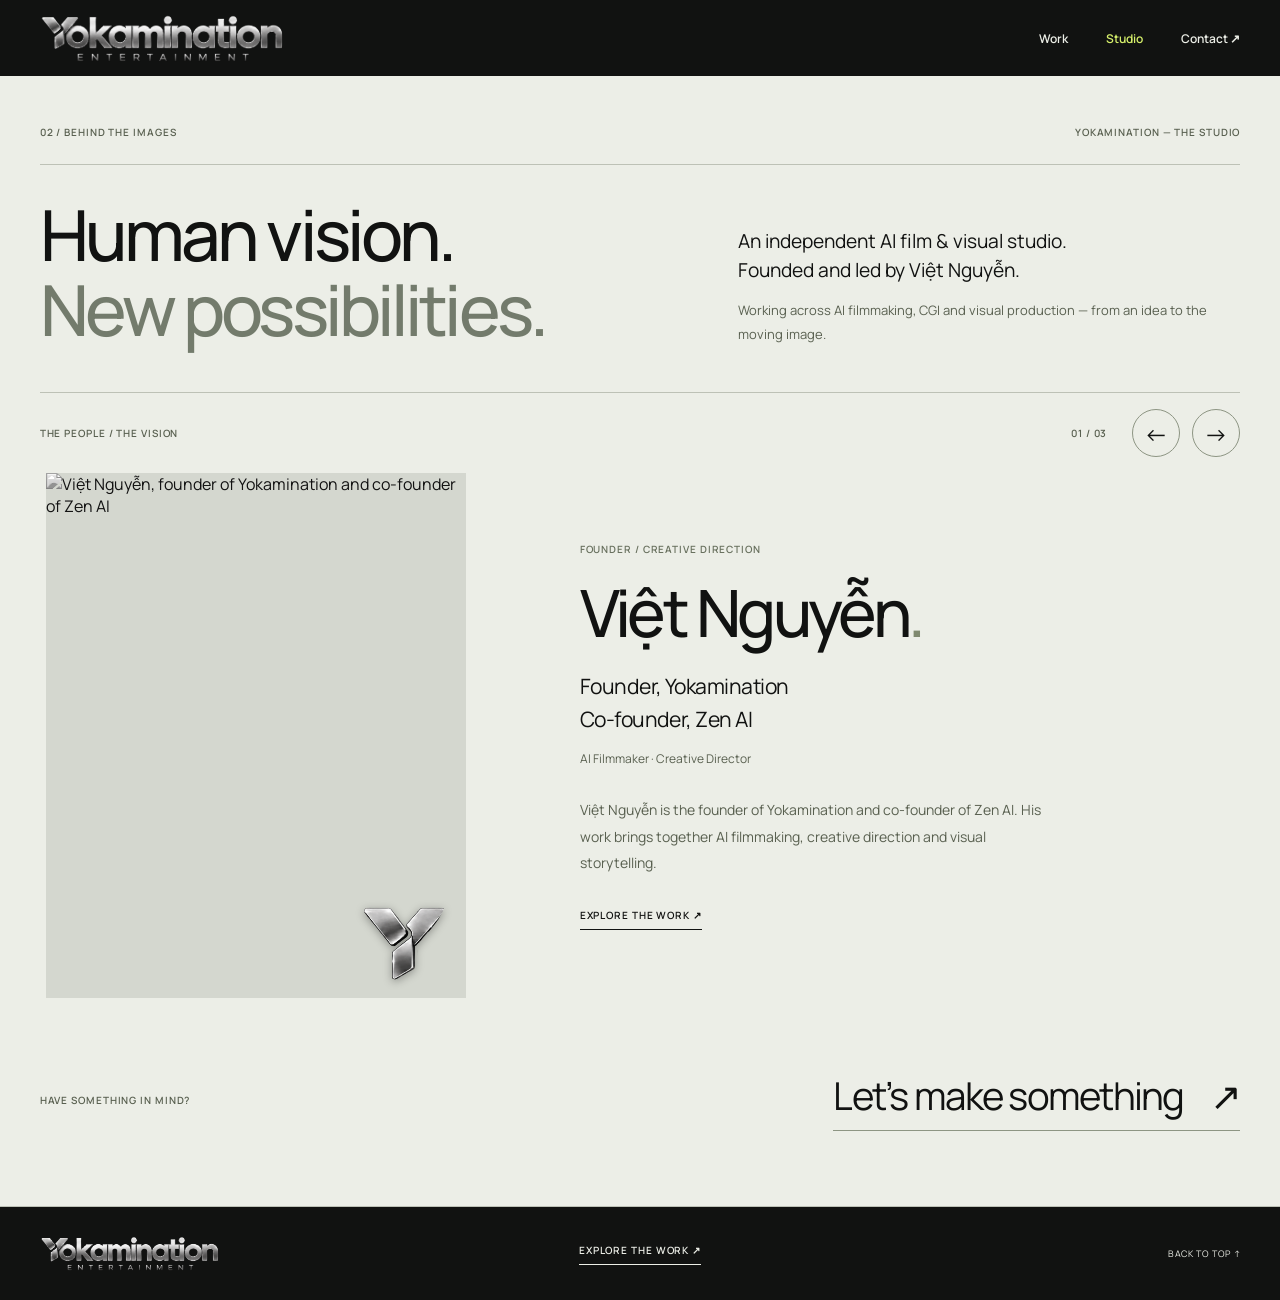
==== studio.html @ acb7c869 "Publish expanded AI film catalogue and dedicated Studio page" ====
<!doctype html>
<html lang="en">
<head>
<meta charset="utf-8"><meta name="viewport" content="width=device-width,initial-scale=1">
<title>Studio — Yokamination</title>
<meta name="description" content="Meet the people behind Yokamination: Việt Nguyễn, founder of Yokamination and co-founder of Zen AI, Thiện Phước and Anh Tuấn.">
<link rel="icon" type="image/png" href="assets/yokamination-silver-transparent.png">
<link rel="preload" as="image" href="assets/viet-nguyen-face.png">
<link rel="stylesheet" href="studio.css?v=12"><link rel="stylesheet" href="studio-page.css?v=1">
<script src="studio-page.js?v=1" defer></script>
</head>
<body class="studio-page">
<svg width="0" height="0" aria-hidden="true" focusable="false" style="position:absolute"><defs><filter id="silver-edge" color-interpolation-filters="sRGB"><feMorphology in="SourceAlpha" operator="erode" radius="1.2" result="edge"/><feGaussianBlur in="edge" stdDeviation=".35" result="smooth"/><feComposite in="SourceGraphic" in2="smooth" operator="in"/></filter><clipPath id="portrait-y-crop"><polygon points="20,155 370,155 326,235 300,270 272,300 244,335 240,480 123,480 123,345 20,345"/></clipPath><symbol id="portrait-silver-y" viewBox="20 155 350 325"><image href="assets/yokamination-silver-transparent.png" width="2172" height="724" clip-path="url(#portrait-y-crop)" filter="url(#silver-edge)"/></symbol></defs></svg>
<a class="skip" href="#studio-main">Skip to the studio</a>
<header class="site-header">
<a class="logo brand-lockup" href="index.html#home" aria-label="Yokamination home"><svg viewBox="20 155 2130 439" role="img" aria-label="Yokamination Entertainment"><image href="assets/yokamination-silver-transparent.png" width="2172" height="724" filter="url(#silver-edge)"/></svg></a>
<nav aria-label="Main navigation"><a href="index.html#work">Work</a><a href="studio.html" aria-current="page">Studio</a><a href="index.html#connect">Contact ↗</a></nav>
</header>
<main id="studio-main">
<section class="studio-intro" aria-labelledby="studio-heading">
<div class="studio-kicker"><span class="eyebrow">02 / BEHIND THE IMAGES</span><span class="eyebrow">YOKAMINATION — THE STUDIO</span></div>
<div class="studio-intro-grid"><h1 id="studio-heading">Human vision.<br><span>New possibilities.</span></h1><div><p class="studio-lead">An independent AI film & visual studio.<br>Founded and led by Việt Nguyễn.</p><p>Working across AI filmmaking, CGI and visual production — from an idea to the moving image.</p></div></div>
</section>
<section class="people-carousel" data-team-carousel tabindex="0" aria-roledescription="carousel" aria-label="The people behind Yokamination">
<div class="people-heading"><h2 class="eyebrow">THE PEOPLE / THE VISION</h2><div class="people-controls"><p class="eyebrow" data-team-count>01 / 03</p><div class="people-arrows" role="group" aria-label="Team navigation"><button type="button" data-team-prev aria-label="Previous person"><span aria-hidden="true">←</span></button><button type="button" data-team-next aria-label="Next person"><span aria-hidden="true">→</span></button></div></div></div>
<div class="people-slides">
<article class="person-slide" id="person-viet" data-team-slide data-name="Việt Nguyễn" aria-labelledby="name-viet">
<div class="person-portrait portrait-frame"><img src="assets/viet-nguyen-face.png" alt="Việt Nguyễn, founder of Yokamination and co-founder of Zen AI" width="800" height="1000" fetchpriority="high"><svg class="portrait-mark" viewBox="20 155 350 325" aria-hidden="true" focusable="false"><use href="#portrait-silver-y" x="20" y="155" width="350" height="325"/></svg></div>
<div class="person-profile"><p class="eyebrow person-kicker">FOUNDER / CREATIVE DIRECTION</p><h2 id="name-viet">Việt Nguyễn<span>.</span></h2><p class="person-role">Founder, Yokamination<br>Co-founder, Zen AI</p><p class="person-discipline">AI Filmmaker · Creative Director</p><p class="person-bio">Việt Nguyễn is the founder of Yokamination and co-founder of Zen AI. His work brings together AI filmmaking, creative direction and visual storytelling.</p><a class="text-link" href="index.html#work">EXPLORE THE WORK ↗</a></div>
</article>
<article class="person-slide team-member--phuoc" id="person-phuoc" data-team-slide data-name="Thiện Phước" aria-labelledby="name-phuoc" hidden>
<div class="person-portrait portrait-frame"><img src="assets/thien-phuoc-portrait.png" alt="Thiện Phước, Art Director and 3D Generalist" width="800" height="1000" loading="lazy"><svg class="portrait-mark" viewBox="20 155 350 325" aria-hidden="true" focusable="false"><use href="#portrait-silver-y" x="20" y="155" width="350" height="325"/></svg></div>
<div class="person-profile"><p class="eyebrow person-kicker">ART DIRECTION / 3D</p><h2 id="name-phuoc">Thiện Phước<span>.</span></h2><p class="person-role">Art Director · 3D Generalist</p><p class="person-discipline">Yokamination</p><p class="person-bio">Art direction and 3D production, shaping the look and feel of Yokamination’s visual projects.</p><a class="text-link" href="index.html#work">EXPLORE THE WORK ↗</a></div>
</article>
<article class="person-slide" id="person-tuan" data-team-slide data-name="Anh Tuấn" aria-labelledby="name-tuan" hidden>
<div class="person-portrait portrait-frame"><img src="assets/anh-tuan-portrait.png" alt="Anh Tuấn, AI Film and Visual Production" width="800" height="1000" loading="lazy"><svg class="portrait-mark" viewBox="20 155 350 325" aria-hidden="true" focusable="false"><use href="#portrait-silver-y" x="20" y="155" width="350" height="325"/></svg></div>
<div class="person-profile"><p class="eyebrow person-kicker">AI FILM / VISUAL PRODUCTION</p><h2 id="name-tuan">Anh Tuấn<span>.</span></h2><p class="person-role">AI Film · Visual Production</p><p class="person-discipline">Yokamination</p><p class="person-bio">AI filmmaking and visual production, developing moving images for the Yokamination collection.</p><a class="text-link" href="index.html#work">EXPLORE THE WORK ↗</a></div>
</article>
</div>
<p class="sr-only" data-team-status role="status" aria-live="polite" aria-atomic="true">Việt Nguyễn, 1 of 3</p>
</section>
<section class="studio-invitation"><p class="eyebrow">HAVE SOMETHING IN MIND?</p><a href="mailto:yokamination@gmail.com">Let’s make something <span aria-hidden="true">↗</span></a></section>
</main>
<footer class="site-footer">
<a class="logo brand-lockup" href="index.html#home" aria-label="Yokamination home"><svg viewBox="20 155 2130 439" role="img" aria-label="Yokamination Entertainment"><image href="assets/yokamination-silver-transparent.png" width="2172" height="724" filter="url(#silver-edge)"/></svg></a>
<a class="text-link" href="index.html#work">EXPLORE THE WORK ↗</a><a href="#studio-main">BACK TO TOP ↑</a>
</footer>
</body></html>
---- studio.css ----
@import url('https://fonts.googleapis.com/css2?family=Manrope:wght@400;500;600;700;800&display=swap');
:root{--ink:#111211;--paper:#eceee7;--muted:#a2a59d;--line:#363833;--accent:#d6f06b;--gutter:clamp(20px,3.1vw,64px);--ease:cubic-bezier(.22,1,.36,1)}
*{box-sizing:border-box}html{scroll-behavior:smooth;scroll-padding-top:78px}body{margin:0;background:var(--ink);color:var(--paper);font-family:Manrope,Arial,sans-serif;-webkit-font-smoothing:antialiased}body:has(dialog[open]){overflow:hidden}a{color:inherit;text-decoration:none}button{font:inherit;color:inherit;cursor:pointer}a,button{-webkit-tap-highlight-color:transparent}a:focus-visible,button:focus-visible{outline:2px solid var(--accent);outline-offset:5px}button{border-radius:0}img{display:block;max-width:100%}h1,h2,h3,p,figure{margin:0}h2{font-size:clamp(34px,4.3vw,76px);line-height:1.03;letter-spacing:-.055em;font-weight:500}.accent{color:var(--accent)}.eyebrow,.text-link{font-size:10px;line-height:1.5;letter-spacing:.09em;font-weight:600}.text-link{border-bottom:1px solid currentColor;padding-bottom:6px;width:fit-content}.skip{position:fixed;top:-100px;z-index:50}.skip:focus{top:12px;left:12px;background:var(--accent);color:var(--ink);padding:16px}
.site-header{height:76px;position:fixed;top:0;left:0;width:100%;z-index:10;display:flex;align-items:center;justify-content:space-between;padding:0 var(--gutter);gap:24px;background:linear-gradient(#0009,transparent);transition:background .3s;color:#fff}.site-header.scrolled{background:#111211ef;backdrop-filter:blur(16px);border-bottom:1px solid var(--line)}.logo{font-size:26px;letter-spacing:-1.4px;font-weight:800;white-space:nowrap}.logo-dot{font-size:11px;vertical-align:top;display:inline-block;margin:5px 0 0 3px;letter-spacing:0}.header-caption{font-size:9px;letter-spacing:.08em;color:#ddd}nav{display:flex;gap:38px;font-size:12px;font-weight:600}nav a{padding:10px 0}nav a:hover{color:var(--accent)}nav sup{font-size:8px;color:var(--accent);margin-left:3px}
.hero{height:max(700px,100svh);max-height:1200px;position:relative;isolation:isolate;overflow:hidden;background:#171a1c;color:white}.hero #reel{position:absolute;inset:0;z-index:-2}.reel{position:absolute;inset:0;display:block}.reel>img,.reel>video{position:absolute;width:100%;height:100%;object-fit:cover;object-position:center;transition:opacity .5s,transform 1.5s var(--ease)}.reel>video{opacity:0}.reel.previewing>video{opacity:1}.reel:after{content:"";position:absolute;inset:0;background:linear-gradient(180deg,#0006 0%,#0000 35%,#0003 58%,#000d 100%);pointer-events:none}.reel:hover>img{transform:scale(1.025)}.reel:focus-visible{outline-offset:-8px}.reel-label{position:absolute;right:var(--gutter);top:39%;z-index:2;display:flex;align-items:center;gap:18px}.reel-label b{display:grid;place-items:center;width:76px;height:76px;border:1px solid #fffa;border-radius:50%;font-size:18px;transition:background .3s,color .3s}.reel:hover .reel-label b{background:var(--accent);color:var(--ink);border-color:var(--accent)}.reel-label>span{display:flex;flex-direction:column;gap:7px;font-size:10px;letter-spacing:.08em;max-width:140px}.reel-label em{font-style:normal;font-size:12px;letter-spacing:0}.hero-topline{position:absolute;top:110px;left:var(--gutter);right:var(--gutter);display:flex;justify-content:space-between;font-size:9px;letter-spacing:.12em}.status-dot{display:inline-block;width:6px;height:6px;background:var(--accent);border-radius:100%;margin-right:8px}.hero-brand{position:absolute;left:var(--gutter);right:var(--gutter);bottom:120px;pointer-events:none;animation:brand-in 1.3s var(--ease) both}.hero-brand p{font-size:11px;letter-spacing:.24em;margin:0 0 12px 5px}.hero h1{font-size:clamp(62px,13.05vw,260px);font-weight:800;letter-spacing:-.075em;line-height:1.05;margin-left:-.035em}.hero-bottom{position:absolute;bottom:30px;left:var(--gutter);right:var(--gutter);display:flex;align-items:end;justify-content:space-between;gap:20px}.scroll-link{font-size:9px;letter-spacing:.1em;display:flex;gap:28px;align-items:center;padding:12px 0}.scroll-link span{font-size:22px}#hero-selector{display:flex;gap:25px}#hero-selector button{background:none;text-align:left;border:0;border-top:1px solid #ffffff50;padding:14px 0 0;min-width:145px;color:#bbb;font-size:11px}#hero-selector button small{display:block;font-size:8px;letter-spacing:.12em;margin-bottom:6px}#hero-selector button[aria-pressed=true]{border-top-color:var(--accent);color:white}#hero-selector button[aria-pressed=true] small{color:var(--accent)}
.section{padding:90px var(--gutter)}.section-heading{display:grid;grid-template-columns:1fr 2fr 1fr;align-items:end;gap:24px;margin-bottom:38px}.section-heading>.eyebrow{color:var(--muted)}.section-heading h2{font-size:clamp(30px,3.5vw,60px)}.section-heading>:last-child:not(h2){justify-self:end}.section-note{font-size:9px;color:var(--muted);letter-spacing:.08em}.featured-section>.section-heading{margin:0;padding:65px var(--gutter) 35px}.projects{display:grid;gap:4px}.project{display:block;position:relative;min-width:0}.project-media{position:relative;aspect-ratio:16/10;background:#252824;overflow:hidden}.project-media img,.project-media video{position:absolute;width:100%;height:100%;object-fit:cover}.project-media video{opacity:0;transition:opacity .35s}.project.previewing video{opacity:1}.project-media img{transition:transform 1s var(--ease)}.project:hover img{transform:scale(1.04)}.project-info{padding:17px 0 0;display:flex;justify-content:space-between;gap:16px}.project-info h3{font-size:22px;letter-spacing:-.04em;font-weight:500;margin-bottom:8px}.project-info p{font-size:9px;letter-spacing:.09em;color:var(--muted)}.project-info>span{font-size:24px;transition:transform .35s}.project:hover .project-info>span{transform:translate(4px,-4px);color:var(--accent)}.projects .project-media{height:70svh;min-height:420px;max-height:900px;aspect-ratio:auto}.projects .project-media:after{content:"";position:absolute;inset:0;background:linear-gradient(transparent 35%,#000b)}.projects .project-info{position:absolute;left:var(--gutter);right:var(--gutter);bottom:42px;align-items:end;color:white}.projects .project-info h3{font-size:clamp(36px,6vw,100px);letter-spacing:-.06em;margin-bottom:13px}.projects .project-info p{color:#e5e5e5;font-size:10px}.projects .project-info>span{display:grid;place-items:center;border:1px solid #fffa;border-radius:50%;width:64px;height:64px;font-size:28px}.project-number{position:absolute;top:26px;left:var(--gutter);z-index:1;font-size:10px;letter-spacing:.1em;color:white;text-shadow:0 1px 5px black}.archive{padding-bottom:100px}.work-toolbar{border-top:1px solid var(--line);padding:24px 0 30px;display:flex;justify-content:space-between;align-items:center;gap:24px}.work-toolbar p{font-size:10px;white-space:nowrap;color:var(--muted)}#work-filters{display:flex;gap:20px;flex-wrap:wrap}#work-filters button{padding:8px 0;background:none;border:0;border-bottom:1px solid transparent;color:var(--muted);font-size:11px}#work-filters button[aria-pressed=true]{border-color:var(--accent);color:var(--accent)}.more-grid{display:grid;grid-template-columns:repeat(2,minmax(0,1fr));gap:42px 20px}.more-grid .project-media{aspect-ratio:16/9}#work-pages{justify-content:center;gap:12px;margin-top:45px}#work-pages button{border:1px solid var(--line);background:transparent;min-width:44px;height:44px;font-size:12px}#work-pages button[aria-current]{background:var(--accent);border-color:var(--accent);color:var(--ink)}
.studio{background:var(--paper);color:var(--ink)}.studio-top,.contact-top{display:flex;justify-content:space-between;gap:20px;padding-bottom:34px;border-bottom:1px solid #bdc1b6}.studio-layout{display:grid;grid-template-columns:1.5fr 1fr;gap:10%;align-items:center;margin-top:65px}.studio h2{font-size:clamp(38px,5.2vw,90px)}.studio h2>span{color:#737b6c}.studio .intro-copy{font-size:clamp(18px,1.7vw,27px);line-height:1.55;color:var(--ink);margin:32px 0 18px}.studio-copy>p{max-width:550px;font-size:14px;line-height:1.8;color:#596050}.disciplines{display:flex;flex-direction:column;max-width:460px;margin:32px 0}.disciplines span{font-size:11px;padding:13px 0;border-bottom:1px solid #c7cbc0}.studio .text-link{display:inline-block}.portrait-frame{position:relative;background:#c2c4bd;overflow:hidden}.portrait-frame img{width:100%;aspect-ratio:4/5;object-fit:cover;object-position:center 30%;filter:grayscale(1);transition:filter .8s}.portrait-frame:hover img{filter:grayscale(0)}.portrait-mark{position:absolute;bottom:-12px;right:14px;font-weight:800;font-size:110px;letter-spacing:-.1em;color:var(--paper);line-height:1.2}figcaption{padding-top:18px;display:flex;flex-direction:column;gap:7px}figcaption strong{font-size:21px;font-weight:600;letter-spacing:-.04em}figcaption span{font-size:10px;color:#5c6356}
.contact{padding-top:70px;padding-bottom:65px}.contact-top{border-color:var(--line);color:var(--muted)}.contact-title{display:flex;justify-content:space-between;align-items:center;margin:48px 0 55px}.contact-title h2{font-size:clamp(76px,14vw,250px);font-weight:600;letter-spacing:-.075em}.contact-title>span{font-size:clamp(60px,12vw,190px);font-weight:400;transition:transform .5s var(--ease),color .3s}.contact-title:hover>span{transform:translate(8px,-8px);color:var(--accent)}.contact-bottom{display:flex;align-items:center;justify-content:space-between;gap:24px}.email{font-size:clamp(18px,3vw,50px);letter-spacing:-.04em;white-space:nowrap;border-bottom:1px solid #70736a;padding-bottom:8px}.email:hover{color:var(--accent)}.social{display:flex;gap:12px;align-items:center;font-size:12px}.social b{font-size:23px}footer{border-top:1px solid var(--line);margin:0 var(--gutter);padding:27px 0 35px;display:flex;justify-content:space-between;align-items:center;gap:25px}footer .logo{font-size:24px}footer>span,footer>a:last-child{font-size:9px;letter-spacing:.07em;color:var(--muted)}
dialog{padding:0;border:1px solid var(--line);width:min(1300px,96vw);max-height:94svh;background:var(--ink);color:var(--paper)}dialog::backdrop{background:#000c;backdrop-filter:blur(10px)}.detail-top{position:sticky;top:0;z-index:3;padding:16px 4%;display:flex;align-items:center;justify-content:space-between;background:#111211f5;border-bottom:1px solid var(--line)}.detail-top button{border:1px solid var(--line);background:none;padding:12px 18px;font-size:12px}.detail-body{padding:36px 4% 45px}.detail-body h2{margin:15px 0 30px}.detail-body video{width:100%;max-height:65vh;background:#080908}.project-overview{display:grid;grid-template-columns:1fr 2fr;gap:35px;padding:35px 0;border-bottom:1px solid var(--line)}h3{font-weight:500}.project-overview p,.process-grid p{color:var(--muted);line-height:1.75;font-size:13px}.process-heading{display:flex;justify-content:space-between;align-items:center;gap:20px;padding:30px 0}.process-heading .eyebrow{color:var(--accent);font-size:8px}.process-grid{display:grid;grid-template-columns:repeat(3,1fr);gap:20px}.process-grid article{border:1px solid var(--line);padding:22px}.process-grid article>span{font-size:10px;color:var(--accent)}.process-grid h4{font-weight:500;font-size:17px;margin:22px 0 12px}.detail-contact{display:inline-block;border-bottom:1px solid;padding:0 0 8px;margin-top:32px;font-size:13px}#video-error a{text-decoration:underline}[hidden]{display:none!important}
@keyframes brand-in{from{opacity:0;transform:translateY(45px)}to{opacity:1;transform:translateY(0)}}@keyframes scene-in{from{opacity:.5;transform:scale(1.045)}to{opacity:1;transform:scale(1)}}.reel>img{animation:scene-in 1.2s var(--ease)}.reveal-ready{opacity:0;transform:translateY(28px);transition:opacity .8s var(--ease),transform .8s var(--ease)}.reveal-ready.is-visible{opacity:1;transform:none}
@media(min-width:1800px){.hero h1{font-size:13.05vw}.hero{max-height:none}}
@media(max-width:950px){.header-caption{display:none}.section-heading{grid-template-columns:1fr 2fr}.section-heading>:last-child:not(h2){display:none}.studio-layout{gap:6%}.hero{min-height:620px}.hero-brand{bottom:150px}.hero-topline>span:last-child{display:none}.reel-label{top:35%}.studio-layout{align-items:start}.work-toolbar{align-items:flex-start}.studio h2{font-size:45px}.contact-top>span:last-child{display:none}footer>span{display:none}}
@media(max-width:600px){html{scroll-padding-top:64px}.site-header{height:64px;gap:16px}.logo{font-size:21px}.logo-dot{font-size:8px}nav{gap:18px;font-size:10px}nav sup{display:none}.hero{height:90svh;min-height:580px;max-height:850px}.hero-topline{top:88px;font-size:7px}.hero-brand{bottom:162px}.hero-brand p{font-size:8px;letter-spacing:.15em;margin:0 0 12px 0}.hero h1{font-size:12.8vw}.reel-label{top:37%;right:22px;gap:12px}.reel-label b{width:58px;height:58px;font-size:15px}.reel-label>span{font-size:8px;max-width:110px}.reel-label em{font-size:10px}.hero-bottom{bottom:25px;align-items:start;flex-direction:column;gap:16px}#hero-selector{width:100%;gap:22px}#hero-selector button{min-width:0;flex:1;font-size:10px}#hero-selector button small{font-size:7px}.scroll-link{font-size:8px;gap:16px;padding:0}.scroll-link span{font-size:16px}.section{padding:55px var(--gutter)}.section-heading{display:block;margin-bottom:25px}.section-heading .eyebrow{display:block;margin-bottom:18px}.section-heading h2{font-size:36px}.featured-section>.section-heading{padding:45px var(--gutter) 28px}.projects .project-media{height:55svh;min-height:360px}.projects .project-info{bottom:25px;gap:10px}.projects .project-info h3{font-size:38px}.projects .project-info p{font-size:8px}.projects .project-info>span{width:45px;height:45px;flex-shrink:0;font-size:22px}.project-number{top:20px;font-size:8px}.more-grid{grid-template-columns:1fr;gap:32px}.project-info h3{font-size:21px}.work-toolbar{flex-direction:column;gap:12px;padding-bottom:23px}#work-filters{gap:20px}#work-filters button{font-size:10px}.work-toolbar p{font-size:9px}.studio-top{padding-bottom:22px}.studio-top>span:last-child{display:none}.studio-layout{grid-template-columns:1fr;gap:38px;margin-top:35px}.studio h2{font-size:44px}.studio .intro-copy{font-size:19px}.studio figure{max-width:420px}.contact-title{margin:40px 0}.contact-title h2{font-size:21vw}.contact-title>span{font-size:18vw}.contact-bottom{align-items:start;flex-direction:column;gap:28px}.email{font-size:clamp(17px,5.3vw,30px)}footer{gap:10px}footer .logo{font-size:21px}footer>a:last-child{font-size:8px}.detail-top .eyebrow{font-size:8px}.detail-top button{padding:10px;font-size:10px}.detail-body h2{font-size:36px}.project-overview{grid-template-columns:1fr;gap:18px}.process-heading{flex-direction:column;align-items:start;gap:10px}.process-grid{grid-template-columns:1fr}}
@media(max-width:360px){.site-header nav{gap:11px;font-size:9px}.site-header .logo{font-size:19px}.projects .project-info h3{font-size:32px}}
@media(prefers-reduced-motion:reduce){html{scroll-behavior:auto}*,*:before,*:after{animation:none!important;transition:none!important}.reveal-ready{opacity:1;transform:none}}

/* Featured films stay independent of the paginated work collection. */
#hero-selector{display:grid;grid-template-columns:repeat(5,minmax(0,1fr));gap:20px;flex:1;min-width:0}
#hero-selector button{position:relative;min-width:0;line-height:1.5;min-height:65px;align-self:stretch}
#hero-selector button:before{content:"";position:absolute;top:-1px;left:0;width:var(--preview-progress,0%);height:2px;background:var(--accent)}
#hero-selector button[aria-pressed=true]{border-top-color:#ffffff50}
.hero-actions{display:flex;flex-direction:column;align-items:flex-end;gap:6px;flex-shrink:0}
#hero-toggle{background:#1118;border:1px solid #ffffff45;color:#fff;font-size:9px;letter-spacing:.04em;padding:9px 12px;min-height:38px}
#hero-toggle:hover{background:var(--accent);border-color:var(--accent);color:var(--ink)}
.reel-label b{background:var(--accent);border-color:var(--accent);color:var(--ink)}
.project--portrait .project-media{background:#090a09}
.more-grid .project--portrait .project-media{aspect-ratio:9/16;width:min(100%,360px);margin-inline:auto}
.project--portrait .project-media img,.project--portrait .project-media video{object-fit:contain}
.project--portrait:hover img{transform:none}
@media(max-width:1100px){.hero-bottom{flex-direction:column;align-items:stretch;gap:12px}.hero-actions{flex-direction:row;align-items:center;justify-content:space-between}.hero-brand{bottom:175px}}
@media(max-width:600px){#hero-selector{grid-template-columns:repeat(2,minmax(0,1fr));gap:14px 16px}#hero-selector button{min-height:54px;padding-top:9px;font-size:10px}#hero-selector button small{font-size:7px}.hero-brand{bottom:235px}.hero-actions{width:100%}#hero-toggle{font-size:8px;padding:8px 10px}}
/* Quiet branding and a centered, single-action contact composition. */
.sr-only{position:absolute!important;width:1px!important;height:1px!important;padding:0!important;margin:-1px!important;overflow:hidden!important;clip-path:inset(50%)!important;white-space:nowrap!important;border:0!important}
.brand-lockup{display:block;width:245px;flex-shrink:0;line-height:0;background:none}
.brand-lockup svg{display:block;width:100%;height:auto;overflow:visible}
.contact{min-height:70svh;display:grid;place-items:center;padding:110px var(--gutter)}
.contact-center{text-align:center;max-width:100%;display:flex;flex-direction:column;align-items:center}
.contact-center>.eyebrow{color:var(--muted);letter-spacing:.18em}
.contact-title{display:block;margin:30px 0 35px}
.contact-title h2{font-size:clamp(90px,12.5vw,210px);line-height:1.08}
.contact-title:hover .accent{display:inline-block;transform:translateY(-8px);transition:transform .3s var(--ease)}
.contact .email{display:flex;align-items:center;gap:24px;font-size:clamp(21px,2.8vw,44px);padding-bottom:12px;white-space:nowrap;max-width:100%}
.email>span{font-size:.8em;transition:transform .3s var(--ease)}
.email:hover>span{transform:translate(4px,-4px)}
.site-footer{padding:30px 0;display:grid;grid-template-columns:1fr auto 1fr;gap:30px}
.site-footer>.brand-lockup{width:180px}
.site-footer>a:last-child{justify-self:end}
.footer-socials{display:flex;gap:26px;font-size:11px;align-items:center;justify-content:center;flex-wrap:wrap}
.footer-socials>a,.footer-socials>.social-pending{display:inline-flex;align-items:center;gap:8px;min-height:44px;padding:8px 0}
.footer-socials svg{width:18px;height:18px;fill:currentColor;flex-shrink:0}
.social-pending{color:var(--muted);cursor:default}
@media(max-width:950px){.site-footer{grid-template-columns:1fr auto}.footer-socials{grid-column:1/-1;grid-row:2}.site-footer>a:last-child{grid-column:2;grid-row:1}}
@media(max-width:600px){.site-header .brand-lockup{width:145px}.contact{min-height:65svh;padding:85px var(--gutter)}.contact-title{margin:25px 0 30px}.contact-title h2{font-size:22vw}.contact .email{font-size:clamp(17px,5.1vw,27px);gap:10px}.contact-center>.eyebrow{font-size:8px}.site-footer{gap:18px}.site-footer>.brand-lockup{width:145px}.footer-socials{gap:22px;font-size:10px}.footer-socials>a,.footer-socials>.social-pending{gap:6px}.footer-socials svg{width:16px;height:16px}}
@media(max-width:360px){.site-header .brand-lockup{width:132px}.footer-socials{gap:15px}}

/* Transparent silver artwork: Y -> Yokai -> simultaneous m / nation left-to-right reveals. */
.brand-intro{position:fixed;inset:0;z-index:100;background:#101110;color:var(--paper);isolation:isolate;overflow:hidden}
body.intro-running{overflow:hidden}
.intro-stage{position:absolute;inset:0 0 5%;display:grid;place-items:center;pointer-events:none}
.intro-letter-stage{width:min(90vw,1080px);height:auto;overflow:visible;transform-origin:center}
.intro-glyph,.intro-complete-logo,.intro-subtitle{opacity:0}
.glyph-y{transform-origin:191px 324px}
#skip-intro{position:absolute;right:var(--gutter);bottom:32px;padding:12px 0;background:none;border:0;border-bottom:1px solid #777;font-size:11px;color:var(--paper)}
#skip-intro:focus-visible{outline-color:var(--paper)}
.intro-progress{position:absolute;bottom:0;left:0;height:2px;width:100%;background:#b9bebc;transform:scaleX(0);transform-origin:left}
.brand-intro.playing{animation:intro-exit .65s 4.9s cubic-bezier(.76,0,.24,1) both}
.playing .intro-letter-stage{animation:intro-stage-scale 5s var(--ease) both}
.playing .glyph-y{animation:intro-y 5s var(--ease) both}
.playing .glyph-oka{animation:intro-oka 5s var(--ease) both}
.playing .glyph-i{animation:intro-i 5s var(--ease) both}
.playing .glyph-m,.playing .glyph-nation{opacity:1}
.playing #glyph-m rect{animation:intro-reveal-m 1.1s 2.6s var(--ease) both}
.playing #glyph-nation rect{animation:intro-reveal-nation 1.1s 2.6s var(--ease) both}
.playing .intro-subtitle{animation:intro-subtitle .6s 3.7s var(--ease) both}
.playing .intro-complete-logo{animation:intro-complete 5s var(--ease) both}
.playing .intro-progress{animation:intro-progress 4.9s linear both}
@keyframes intro-stage-scale{0%,18%{transform:scale(1.7)}30%,100%{transform:scale(1)}}
@keyframes intro-y{0%{opacity:0;transform:translate(895px,18px) scale(.9)}10%,18%{opacity:1;transform:translate(895px,0) scale(1.2)}30%,42%{opacity:1;transform:translate(610px,0) scale(1)}52%,100%{opacity:1;transform:translate(0,0)}}
@keyframes intro-oka{0%,21%{opacity:0;transform:translate(610px,15px)}30%,42%{opacity:1;transform:translate(610px,0)}52%,100%{opacity:1;transform:translate(0,0)}}
@keyframes intro-i{0%,21%{opacity:0;transform:translate(340px,15px)}30%,42%{opacity:1;transform:translate(340px,0)}52%{opacity:1;transform:translate(-270px,0)}74%,100%{opacity:1;transform:translate(0,0)}}
@keyframes intro-reveal-m{from{width:0}to{width:270px}}
@keyframes intro-reveal-nation{from{width:0}to{width:980px}}
@keyframes intro-subtitle{from{opacity:0;transform:translateY(10px)}to{opacity:1;transform:translateY(0)}}
@keyframes intro-complete{0%,83%{opacity:0}91%,100%{opacity:1}}
@keyframes intro-exit{from{clip-path:inset(0)}to{clip-path:inset(0 0 100% 0)}}
@keyframes intro-progress{to{transform:scaleX(1)}}
@media(prefers-reduced-motion:reduce){.intro-glyph{display:none}.intro-complete-logo{opacity:1}.intro-progress{display:none}}

/* Portrait commercials keep their full framing instead of being magnified to landscape. */
.reel.portrait-reel{background:#111211}
.reel.portrait-reel>img,.reel.portrait-reel>video{object-fit:contain}
.reel.portrait-reel:hover>img{transform:none}

/* Studio team: consistent portrait cards, original silver brand emblem. */
.studio-layout{grid-template-columns:1.1fr 1fr;gap:8%;align-items:start}
.studio-copy .intro-copy{margin:0 0 18px}
.studio-copy .text-link{margin-top:28px}
.team-grid{display:grid;grid-template-columns:repeat(3,minmax(0,1fr));gap:24px;margin-top:64px}
.team-member{min-width:0;max-width:none!important}
.team-member .portrait-frame{aspect-ratio:4/5}
.team-member .portrait-frame>img{width:100%;height:100%;aspect-ratio:auto;object-fit:cover;object-position:center 30%}
.team-member--phuoc .portrait-frame>img{transform:scale(2.05);transform-origin:51% 28%;object-position:51% 30%}
.portrait-frame .portrait-mark{position:absolute;right:16px;bottom:16px;width:clamp(58px,6vw,98px);height:auto;display:block;pointer-events:none;filter:drop-shadow(0 2px 4px #0005)}
.team-member figcaption{gap:8px;padding-top:20px}
.team-member figcaption strong{font-size:clamp(23px,2vw,32px)}
.team-member figcaption span{font-size:11px;line-height:1.7}
#hero-selector:has(>button:nth-child(2):last-child){grid-template-columns:repeat(2,minmax(0,1fr));max-width:760px}
@media(max-width:750px){.studio-layout{grid-template-columns:1fr;gap:28px}.studio-copy .intro-copy{font-size:19px}.team-grid{gap:18px;grid-template-columns:repeat(2,minmax(0,1fr));margin-top:40px}}
@media(max-width:520px){.team-grid{grid-template-columns:1fr;gap:36px}.team-member{width:100%}.portrait-frame .portrait-mark{width:72px}.team-member figcaption strong{font-size:25px}#hero-selector:has(>button:nth-child(2):last-child){width:100%;max-width:none}}
---- studio-page.css ----
.studio-page{background:var(--paper);color:var(--ink)}
.studio-page .site-header{background:var(--ink);color:var(--paper)}
.studio-page .site-header [aria-current=page]{color:var(--accent)}
.studio-page .skip:focus{z-index:20}
.studio-page a:focus-visible,.studio-page button:focus-visible,.people-carousel:focus-visible{outline:2px solid #586434;outline-offset:5px}
.studio-intro{padding:125px var(--gutter) 46px}
.studio-kicker{display:flex;justify-content:space-between;gap:20px;padding-bottom:24px;border-bottom:1px solid #bdc1b6;color:#596050}
.studio-intro-grid{display:grid;grid-template-columns:1.2fr 1fr;gap:8%;align-items:end;margin-top:32px}
.studio-intro h1{font-size:clamp(42px,5.5vw,86px);font-weight:500;line-height:1.06;letter-spacing:-.055em}
.studio-intro h1 span{color:#737b6c}
.studio-intro-grid>div{max-width:480px}
.studio-intro .studio-lead{font-size:clamp(17px,1.5vw,23px);line-height:1.5;margin-bottom:15px}
.studio-intro-grid>div>p:last-child{font-size:13px;line-height:1.8;color:#596050}
.people-carousel{margin:0 var(--gutter);padding:0 0 55px;scroll-margin-top:95px}
.people-heading{position:sticky;top:76px;z-index:2;background:var(--paper);display:flex;justify-content:space-between;align-items:center;gap:16px;border-top:1px solid #bdc1b6;padding:16px 0;color:#596050}
.people-controls{display:flex;align-items:center;gap:25px;flex-shrink:0}
.people-heading h2{font-weight:600;letter-spacing:.09em}
.person-slide{display:grid;grid-template-columns:minmax(250px,.85fr) 1.3fr;gap:9%;align-items:center}
.person-portrait{width:100%;max-width:420px;justify-self:center;aspect-ratio:4/5;background:#d4d7cf}
.person-portrait>img{width:100%;height:100%;aspect-ratio:auto;object-fit:cover;object-position:center 30%;filter:grayscale(1)}
.person-portrait .portrait-mark{width:clamp(60px,7vw,100px)}
.person-profile{padding:22px 0;max-width:620px}
.person-kicker{color:#68705e}
.person-profile h2{font-size:clamp(42px,5.1vw,78px);margin:20px 0 23px;font-weight:500;line-height:1.08}
.person-profile h2>span{color:#7f896f}
.person-role{font-size:clamp(18px,1.65vw,26px);line-height:1.55;letter-spacing:-.025em}
.person-discipline{color:#596050;font-size:12px;line-height:1.6;margin-top:13px}
.person-bio{font-size:14px;line-height:1.9;color:#596050;margin-top:29px;max-width:480px}
.person-profile .text-link{display:inline-block;margin-top:31px}
.people-arrows{display:flex;gap:12px}
.people-arrows button{display:grid;place-items:center;width:48px;height:48px;border:1px solid #8d9583;border-radius:50%;background:transparent;color:var(--ink);font-size:24px;transition:background .2s,border-color .2s}
.people-arrows button:hover{background:var(--accent);border-color:#7a8950}
.studio-invitation{padding:16px var(--gutter) 75px;display:flex;justify-content:space-between;gap:30px;align-items:center}
.studio-invitation>.eyebrow{color:#596050}
.studio-invitation>a{font-size:clamp(24px,3vw,44px);letter-spacing:-.045em;border-bottom:1px solid #8d9583;padding-bottom:8px}
.studio-invitation>a>span{margin-left:20px}
.studio-page .site-footer{border-color:#bdc1b6;background:var(--ink);color:var(--paper);margin:0;padding:28px var(--gutter)}
.studio-page .site-footer>a:last-child{color:var(--paper)}
@media(min-width:1700px){.studio-page main{max-width:1800px;margin-inline:auto}}
@media(max-width:800px){.studio-intro-grid{grid-template-columns:1fr;gap:28px}.studio-intro-grid>div{max-width:620px}.studio-intro{padding-top:110px}.person-slide{grid-template-columns:1fr 1.15fr;gap:6%}.person-profile h2{font-size:42px}.person-role{font-size:18px}.person-bio{font-size:13px;margin-top:20px}}
@media(max-width:600px){
  .studio-intro{padding:96px var(--gutter) 34px}
  .studio-kicker{padding-bottom:19px}.studio-kicker>span:last-child{display:none}
  .studio-intro-grid{margin-top:26px;gap:24px}
  .studio-intro h1{font-size:clamp(38px,9.7vw,58px)}
  .studio-intro .studio-lead{font-size:17px;margin-bottom:10px}
  .studio-intro-grid>div>p:last-child{font-size:12px}
  .people-heading{top:64px;padding:12px 0}.people-heading .eyebrow{font-size:9px}
  .people-heading h2{max-width:130px;line-height:1.7}
  .people-controls{gap:13px}.people-arrows{gap:8px}
  .people-arrows button{width:44px;height:44px;font-size:23px}
  .person-slide{grid-template-columns:1fr;gap:23px}
  .person-portrait{max-width:400px;aspect-ratio:4/4.3}
  .person-profile{padding:0}.person-profile h2{font-size:43px;margin:13px 0 17px}
  .person-role{font-size:20px}.person-discipline{font-size:11px}
  .person-bio{margin-top:21px;font-size:13px}.person-profile .text-link{margin-top:23px}
  .people-carousel{padding-bottom:35px}
  .studio-invitation{padding-bottom:50px;align-items:flex-start;flex-direction:column;gap:18px}
  .studio-invitation>a{font-size:29px}.studio-page .site-footer{grid-template-columns:1fr auto}
  .studio-page .site-footer>.text-link{grid-row:2;grid-column:1/-1;font-size:9px;justify-self:start}
}
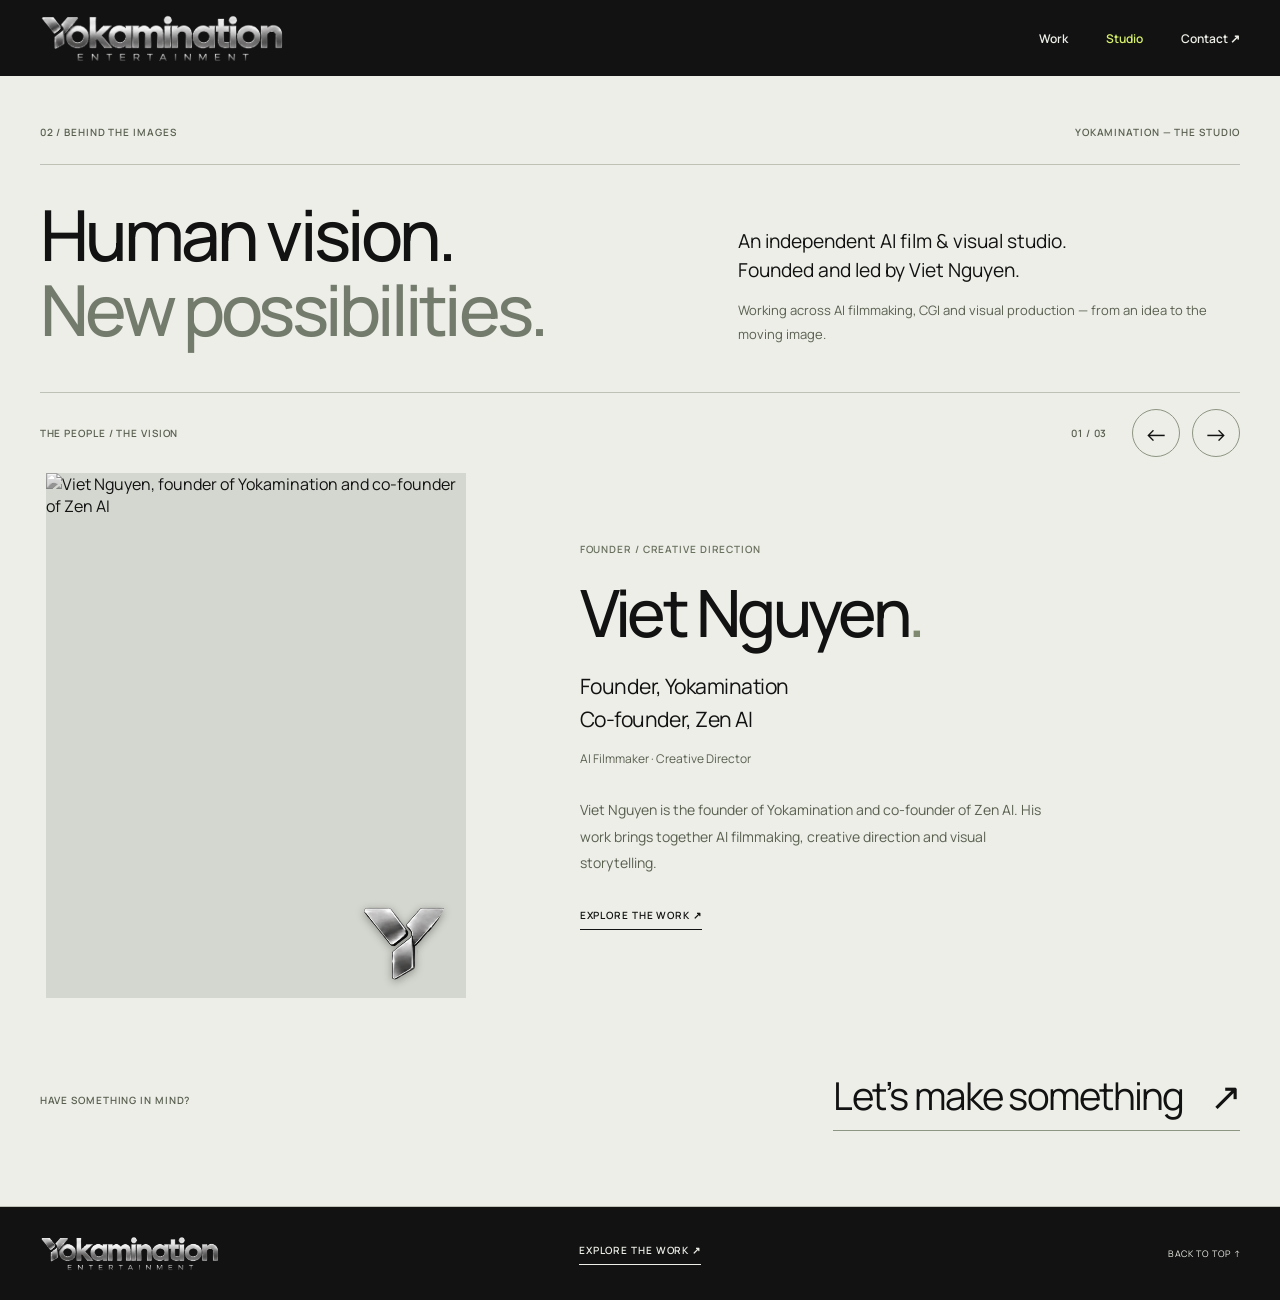
==== commit 4b6eb8bd: "Publish animation project showcase and English portfolio copy" ====
--- a/studio.html
+++ b/studio.html
@@ -3,7 +3,7 @@
 <head>
 <meta charset="utf-8"><meta name="viewport" content="width=device-width,initial-scale=1">
 <title>Studio — Yokamination</title>
-<meta name="description" content="Meet the people behind Yokamination: Việt Nguyễn, founder of Yokamination and co-founder of Zen AI, Thiện Phước and Anh Tuấn.">
+<meta name="description" content="Meet the people behind Yokamination: Viet Nguyen, founder of Yokamination and co-founder of Zen AI, Thien Phuoc and Anh Tuan.">
 <link rel="icon" type="image/png" href="assets/yokamination-silver-transparent.png">
 <link rel="preload" as="image" href="assets/viet-nguyen-face.png">
 <link rel="stylesheet" href="studio.css?v=12"><link rel="stylesheet" href="studio-page.css?v=1">
@@ -19,25 +19,25 @@
 <main id="studio-main">
 <section class="studio-intro" aria-labelledby="studio-heading">
 <div class="studio-kicker"><span class="eyebrow">02 / BEHIND THE IMAGES</span><span class="eyebrow">YOKAMINATION — THE STUDIO</span></div>
-<div class="studio-intro-grid"><h1 id="studio-heading">Human vision.<br><span>New possibilities.</span></h1><div><p class="studio-lead">An independent AI film & visual studio.<br>Founded and led by Việt Nguyễn.</p><p>Working across AI filmmaking, CGI and visual production — from an idea to the moving image.</p></div></div>
+<div class="studio-intro-grid"><h1 id="studio-heading">Human vision.<br><span>New possibilities.</span></h1><div><p class="studio-lead">An independent AI film & visual studio.<br>Founded and led by Viet Nguyen.</p><p>Working across AI filmmaking, CGI and visual production — from an idea to the moving image.</p></div></div>
 </section>
 <section class="people-carousel" data-team-carousel tabindex="0" aria-roledescription="carousel" aria-label="The people behind Yokamination">
 <div class="people-heading"><h2 class="eyebrow">THE PEOPLE / THE VISION</h2><div class="people-controls"><p class="eyebrow" data-team-count>01 / 03</p><div class="people-arrows" role="group" aria-label="Team navigation"><button type="button" data-team-prev aria-label="Previous person"><span aria-hidden="true">←</span></button><button type="button" data-team-next aria-label="Next person"><span aria-hidden="true">→</span></button></div></div></div>
 <div class="people-slides">
-<article class="person-slide" id="person-viet" data-team-slide data-name="Việt Nguyễn" aria-labelledby="name-viet">
-<div class="person-portrait portrait-frame"><img src="assets/viet-nguyen-face.png" alt="Việt Nguyễn, founder of Yokamination and co-founder of Zen AI" width="800" height="1000" fetchpriority="high"><svg class="portrait-mark" viewBox="20 155 350 325" aria-hidden="true" focusable="false"><use href="#portrait-silver-y" x="20" y="155" width="350" height="325"/></svg></div>
-<div class="person-profile"><p class="eyebrow person-kicker">FOUNDER / CREATIVE DIRECTION</p><h2 id="name-viet">Việt Nguyễn<span>.</span></h2><p class="person-role">Founder, Yokamination<br>Co-founder, Zen AI</p><p class="person-discipline">AI Filmmaker · Creative Director</p><p class="person-bio">Việt Nguyễn is the founder of Yokamination and co-founder of Zen AI. His work brings together AI filmmaking, creative direction and visual storytelling.</p><a class="text-link" href="index.html#work">EXPLORE THE WORK ↗</a></div>
+<article class="person-slide" id="person-viet" data-team-slide data-name="Viet Nguyen" aria-labelledby="name-viet">
+<div class="person-portrait portrait-frame"><img src="assets/viet-nguyen-face.png" alt="Viet Nguyen, founder of Yokamination and co-founder of Zen AI" width="800" height="1000" fetchpriority="high"><svg class="portrait-mark" viewBox="20 155 350 325" aria-hidden="true" focusable="false"><use href="#portrait-silver-y" x="20" y="155" width="350" height="325"/></svg></div>
+<div class="person-profile"><p class="eyebrow person-kicker">FOUNDER / CREATIVE DIRECTION</p><h2 id="name-viet">Viet Nguyen<span>.</span></h2><p class="person-role">Founder, Yokamination<br>Co-founder, Zen AI</p><p class="person-discipline">AI Filmmaker · Creative Director</p><p class="person-bio">Viet Nguyen is the founder of Yokamination and co-founder of Zen AI. His work brings together AI filmmaking, creative direction and visual storytelling.</p><a class="text-link" href="index.html#work">EXPLORE THE WORK ↗</a></div>
 </article>
-<article class="person-slide team-member--phuoc" id="person-phuoc" data-team-slide data-name="Thiện Phước" aria-labelledby="name-phuoc" hidden>
-<div class="person-portrait portrait-frame"><img src="assets/thien-phuoc-portrait.png" alt="Thiện Phước, Art Director and 3D Generalist" width="800" height="1000" loading="lazy"><svg class="portrait-mark" viewBox="20 155 350 325" aria-hidden="true" focusable="false"><use href="#portrait-silver-y" x="20" y="155" width="350" height="325"/></svg></div>
-<div class="person-profile"><p class="eyebrow person-kicker">ART DIRECTION / 3D</p><h2 id="name-phuoc">Thiện Phước<span>.</span></h2><p class="person-role">Art Director · 3D Generalist</p><p class="person-discipline">Yokamination</p><p class="person-bio">Art direction and 3D production, shaping the look and feel of Yokamination’s visual projects.</p><a class="text-link" href="index.html#work">EXPLORE THE WORK ↗</a></div>
+<article class="person-slide team-member--phuoc" id="person-phuoc" data-team-slide data-name="Thien Phuoc" aria-labelledby="name-phuoc" hidden>
+<div class="person-portrait portrait-frame"><img src="assets/thien-phuoc-portrait.png" alt="Thien Phuoc, Art Director and 3D Generalist" width="800" height="1000" loading="lazy"><svg class="portrait-mark" viewBox="20 155 350 325" aria-hidden="true" focusable="false"><use href="#portrait-silver-y" x="20" y="155" width="350" height="325"/></svg></div>
+<div class="person-profile"><p class="eyebrow person-kicker">ART DIRECTION / 3D</p><h2 id="name-phuoc">Thien Phuoc<span>.</span></h2><p class="person-role">Art Director · 3D Generalist</p><p class="person-discipline">Yokamination</p><p class="person-bio">Art direction and 3D production, shaping the look and feel of Yokamination’s visual projects.</p><a class="text-link" href="index.html#work">EXPLORE THE WORK ↗</a></div>
 </article>
-<article class="person-slide" id="person-tuan" data-team-slide data-name="Anh Tuấn" aria-labelledby="name-tuan" hidden>
-<div class="person-portrait portrait-frame"><img src="assets/anh-tuan-portrait.png" alt="Anh Tuấn, AI Film and Visual Production" width="800" height="1000" loading="lazy"><svg class="portrait-mark" viewBox="20 155 350 325" aria-hidden="true" focusable="false"><use href="#portrait-silver-y" x="20" y="155" width="350" height="325"/></svg></div>
-<div class="person-profile"><p class="eyebrow person-kicker">AI FILM / VISUAL PRODUCTION</p><h2 id="name-tuan">Anh Tuấn<span>.</span></h2><p class="person-role">AI Film · Visual Production</p><p class="person-discipline">Yokamination</p><p class="person-bio">AI filmmaking and visual production, developing moving images for the Yokamination collection.</p><a class="text-link" href="index.html#work">EXPLORE THE WORK ↗</a></div>
+<article class="person-slide" id="person-tuan" data-team-slide data-name="Anh Tuan" aria-labelledby="name-tuan" hidden>
+<div class="person-portrait portrait-frame"><img src="assets/anh-tuan-portrait.png" alt="Anh Tuan, AI Film and Visual Production" width="800" height="1000" loading="lazy"><svg class="portrait-mark" viewBox="20 155 350 325" aria-hidden="true" focusable="false"><use href="#portrait-silver-y" x="20" y="155" width="350" height="325"/></svg></div>
+<div class="person-profile"><p class="eyebrow person-kicker">AI FILM / VISUAL PRODUCTION</p><h2 id="name-tuan">Anh Tuan<span>.</span></h2><p class="person-role">AI Film · Visual Production</p><p class="person-discipline">Yokamination</p><p class="person-bio">AI filmmaking and visual production, developing moving images for the Yokamination collection.</p><a class="text-link" href="index.html#work">EXPLORE THE WORK ↗</a></div>
 </article>
 </div>
-<p class="sr-only" data-team-status role="status" aria-live="polite" aria-atomic="true">Việt Nguyễn, 1 of 3</p>
+<p class="sr-only" data-team-status role="status" aria-live="polite" aria-atomic="true">Viet Nguyen, 1 of 3</p>
 </section>
 <section class="studio-invitation"><p class="eyebrow">HAVE SOMETHING IN MIND?</p><a href="mailto:yokamination@gmail.com">Let’s make something <span aria-hidden="true">↗</span></a></section>
 </main>
--- a/studio.css
+++ b/studio.css
@@ -63,17 +63,17 @@
 #skip-intro{position:absolute;right:var(--gutter);bottom:32px;padding:12px 0;background:none;border:0;border-bottom:1px solid #777;font-size:11px;color:var(--paper)}
 #skip-intro:focus-visible{outline-color:var(--paper)}
 .intro-progress{position:absolute;bottom:0;left:0;height:2px;width:100%;background:#b9bebc;transform:scaleX(0);transform-origin:left}
-.brand-intro.playing{animation:intro-exit .65s 4.9s cubic-bezier(.76,0,.24,1) both}
-.playing .intro-letter-stage{animation:intro-stage-scale 5s var(--ease) both}
-.playing .glyph-y{animation:intro-y 5s var(--ease) both}
-.playing .glyph-oka{animation:intro-oka 5s var(--ease) both}
-.playing .glyph-i{animation:intro-i 5s var(--ease) both}
+.brand-intro.playing{animation:intro-exit .416s 3.136s cubic-bezier(.76,0,.24,1) both}
+.playing .intro-letter-stage{animation:intro-stage-scale 3.2s var(--ease) both}
+.playing .glyph-y{animation:intro-y 3.2s var(--ease) both}
+.playing .glyph-oka{animation:intro-oka 3.2s var(--ease) both}
+.playing .glyph-i{animation:intro-i 3.2s var(--ease) both}
 .playing .glyph-m,.playing .glyph-nation{opacity:1}
-.playing #glyph-m rect{animation:intro-reveal-m 1.1s 2.6s var(--ease) both}
-.playing #glyph-nation rect{animation:intro-reveal-nation 1.1s 2.6s var(--ease) both}
-.playing .intro-subtitle{animation:intro-subtitle .6s 3.7s var(--ease) both}
-.playing .intro-complete-logo{animation:intro-complete 5s var(--ease) both}
-.playing .intro-progress{animation:intro-progress 4.9s linear both}
+.playing #glyph-m rect{animation:intro-reveal-m .704s 1.664s var(--ease) both}
+.playing #glyph-nation rect{animation:intro-reveal-nation .704s 1.664s var(--ease) both}
+.playing .intro-subtitle{animation:intro-subtitle .384s 2.368s var(--ease) both}
+.playing .intro-complete-logo{animation:intro-complete 3.2s var(--ease) both}
+.playing .intro-progress{animation:intro-progress 3.136s linear both}
 @keyframes intro-stage-scale{0%,18%{transform:scale(1.7)}30%,100%{transform:scale(1)}}
 @keyframes intro-y{0%{opacity:0;transform:translate(895px,18px) scale(.9)}10%,18%{opacity:1;transform:translate(895px,0) scale(1.2)}30%,42%{opacity:1;transform:translate(610px,0) scale(1)}52%,100%{opacity:1;transform:translate(0,0)}}
 @keyframes intro-oka{0%,21%{opacity:0;transform:translate(610px,15px)}30%,42%{opacity:1;transform:translate(610px,0)}52%,100%{opacity:1;transform:translate(0,0)}}
